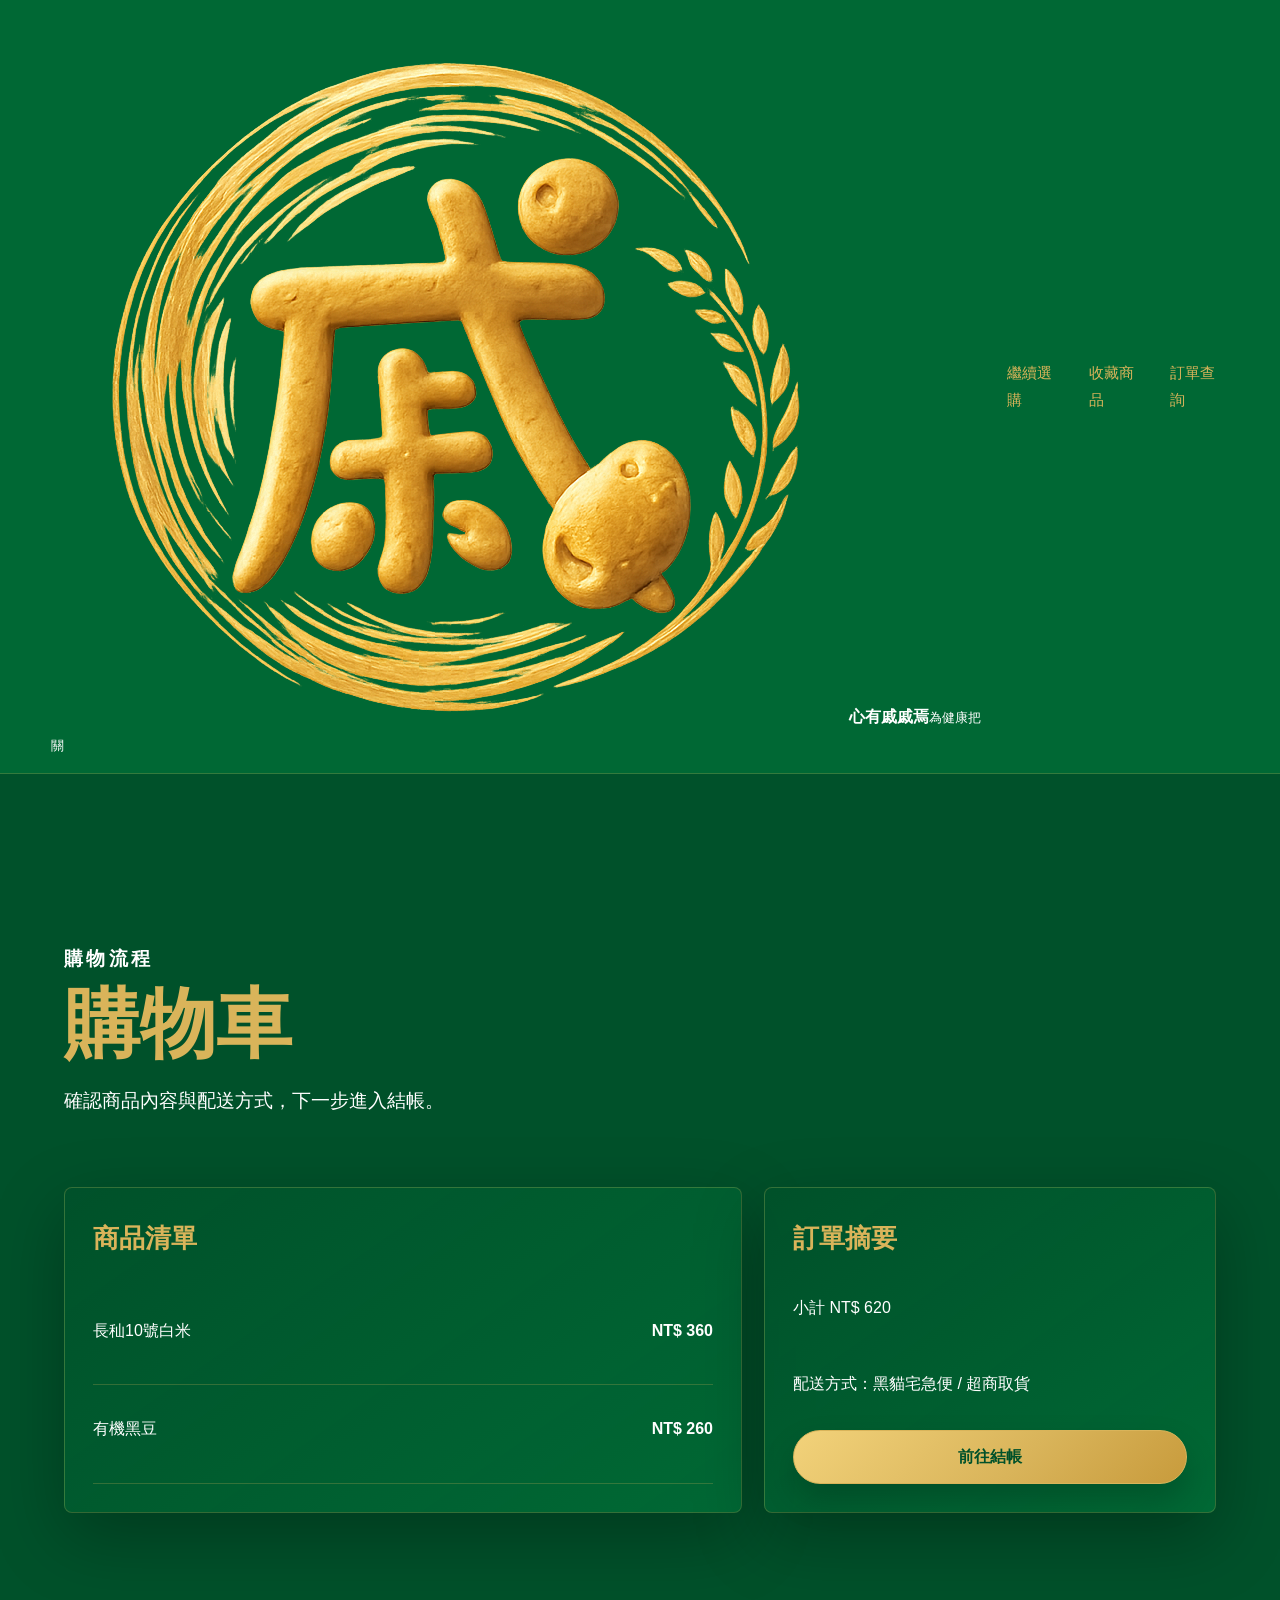
==== cart.html @ 0a9a69f8 "Initial commit" ====
<!doctype html>
<html lang="zh-Hant">
  <head>
    <meta charset="UTF-8">
    <meta name="viewport" content="width=device-width, initial-scale=1.0">
    <title>購物車｜心有戚戚焉</title>
    <link rel="stylesheet" href="assets/css/styles.css?v=20260609-5">
  </head>
  <body>
    <header class="product-template-header">
      <a class="brand-mark" href="index.html#/"><object class="brand-logo" data="assets/images/logo-qih.png" type="image/png"><span class="logo-fallback">心有戚戚焉</span></object><span><strong>心有戚戚焉</strong><small>為健康把關</small></span></a>
      <nav class="template-nav"><a href="index.html#/series">繼續選購</a><a href="favorites.html">收藏商品</a><a href="orders.html">訂單查詢</a></nav>
    </header>
    <main class="flow-page">
      <section class="flow-hero"><p class="eyebrow">購物流程</p><h1>購物車</h1><p>確認商品內容與配送方式，下一步進入結帳。</p></section>
      <section class="flow-layout">
        <div class="flow-panel"><h2>商品清單</h2><div class="cart-row"><span>長秈10號白米</span><strong>NT$ 360</strong></div><div class="cart-row"><span>有機黑豆</span><strong>NT$ 260</strong></div></div>
        <aside class="flow-summary"><h2>訂單摘要</h2><p>小計 NT$ 620</p><p>配送方式：黑貓宅急便 / 超商取貨</p><a class="button primary" href="checkout.html">前往結帳</a></aside>
      </section>
    </main>
  </body>
</html>
---- assets/css/styles.css ----
﻿:root {
  --brand-green: #006B36;
  --brand-green-dark: #00512A;
  --gold-primary: #D9B45A;
  --gold-dark: #C89B3C;
  --gold-light: #F2D27A;
  --gold-deep: #A97821;
  --neutral-white: #FFFFFF;
  --brand-green-rgb: 0, 107, 54;
  --brand-green-dark-rgb: 0, 81, 42;
  --gold-primary-rgb: 217, 180, 90;
  --gold-dark-rgb: 200, 155, 60;
  --gold-light-rgb: 242, 210, 122;
  --gold-deep-rgb: 169, 120, 33;
  --neutral-white-rgb: 255, 255, 255;

  --brand-green-primary: var(--brand-green);
  --brand-green-secondary: var(--brand-green-dark);
  --brand-green-light: var(--brand-green);
  --brand-gold-light: var(--gold-light);
  --brand-gold: var(--gold-primary);
  --brand-gold-dark: var(--gold-dark);
  --brand-ivory: var(--neutral-white);
  --brand-green-primary-rgb: var(--brand-green-rgb);
  --brand-green-secondary-rgb: var(--brand-green-dark-rgb);
  --brand-green-light-rgb: var(--brand-green-rgb);
  --brand-gold-light-rgb: var(--gold-light-rgb);
  --brand-gold-rgb: var(--gold-primary-rgb);
  --brand-gold-dark-rgb: var(--gold-dark-rgb);
  --brand-ivory-rgb: var(--neutral-white-rgb);

  --green: var(--brand-green);
  --green-2: var(--brand-green-dark);
  --green-3: var(--brand-green);
  --light-green: var(--brand-green);
  --cream: var(--neutral-white);
  --page: var(--brand-green-dark);
  --gold: var(--gold-primary);
  --champagne: var(--gold-primary);
  --ink: var(--neutral-white);
  --soft-ink: var(--neutral-white);
  --white: var(--neutral-white);
  --line: rgba(var(--gold-primary-rgb), .26);
  --shadow: 0 24px 70px rgba(0, 0, 0, .28);
  --header-height: 78px;
}

* { box-sizing: border-box; }
html { scroll-behavior: smooth; }

body {
  margin: 0;
  color: var(--ink);
  background: var(--brand-green-dark);
  font-family: "Noto Sans TC", "PingFang TC", "Microsoft JhengHei", Arial, sans-serif;
  line-height: 1.75;
}

a { color: inherit; text-decoration: none; }
button, input, select, textarea { font: inherit; }
img { display: block; max-width: 100%; }

.site-header {
  position: fixed;
  top: 0;
  left: 0;
  right: 0;
  z-index: 20;
  display: grid;
  grid-template-columns: minmax(210px, .8fr) minmax(0, 1.35fr) minmax(250px, .9fr);
  align-items: center;
  gap: 20px;
  min-height: var(--header-height);
  padding: 10px clamp(18px, 4vw, 54px);
  color: var(--gold-primary);
  background: var(--brand-green);
  border-bottom: 1px solid rgba(var(--gold-primary-rgb), .28);
  box-shadow: 0 12px 32px rgba(0, 0, 0, .18);
}

.header-brand-link {
  display: inline-flex;
  align-items: center;
  gap: 14px;
  min-width: max-content;
  color: var(--gold-primary);
}

.header-logo {
  width: auto;
  height: 56px;
  object-fit: contain;
  filter: saturate(.82) brightness(1.04) contrast(.98) drop-shadow(0 8px 16px rgba(0, 0, 0, .16));
}

.header-brand-link strong {
  display: block;
  color: var(--gold-primary);
  background: none;
  font-family: "Noto Serif TC", "Source Han Serif TC", "Songti TC", Georgia, serif;
  font-size: clamp(24px, 2.2vw, 34px);
  font-weight: 700;
  line-height: 1;
  letter-spacing: .04em;
  text-shadow: 0 5px 14px rgba(0, 0, 0, .18);
}

.site-nav {
  display: flex;
  align-items: center;
  justify-content: center;
  gap: clamp(14px, 2vw, 28px);
  color: var(--gold-primary);
  font-size: 13px;
  letter-spacing: .08em;
  opacity: .96;
}

.site-nav a {
  padding: 8px 0;
  border-bottom: 2px solid transparent;
  transition: color .2s ease, border-color .2s ease, opacity .2s ease;
}

.site-nav a.is-active,
.site-nav a:hover {
  color: var(--gold-light);
  border-color: var(--gold-light);
}

.site-nav:hover { opacity: 1; }

.commerce-nav {
  display: flex;
  align-items: center;
  justify-content: end;
  gap: 12px;
  color: var(--gold-primary);
  font-size: 12px;
  letter-spacing: .05em;
  opacity: .96;
  white-space: nowrap;
  transition: opacity .2s ease;
}

.commerce-nav:hover { opacity: 1; }

.commerce-nav a:hover {
  color: var(--gold-light);
}

.cart-link {
  display: inline-flex;
  align-items: center;
  gap: 6px;
  padding: 7px 10px;
  border: 1px solid rgba(var(--gold-primary-rgb), .42);
  border-radius: 999px;
}

.cart-link span {
  display: grid;
  place-items: center;
  min-width: 20px;
  height: 20px;
  color: var(--brand-green);
  background: var(--gold-primary);
  border-radius: 50%;
  font-size: 12px;
}

.menu-toggle {
  display: none;
  width: 42px;
  height: 42px;
  border: 1px solid var(--line);
  border-radius: 50%;
  background: rgba(var(--gold-primary-rgb), .08);
}

.menu-toggle span {
  display: block;
  width: 18px;
  height: 2px;
  margin: 4px auto;
  background: var(--gold-primary);
}

main {
  min-height: 70vh;
  padding-top: var(--header-height);
}

.brand-identity-section {
  display: grid;
  justify-items: center;
  align-content: center;
  gap: 0;
  min-height: clamp(220px, 18vw, 270px);
  padding: 14px clamp(18px, 5vw, 72px) 16px;
  color: var(--gold-primary);
  text-align: center;
  background: var(--brand-green);
}

.brand-identity-logo {
  width: auto;
  height: clamp(84px, 6.3vw, 96px);
  object-fit: contain;
  filter: saturate(.86) brightness(1.03) contrast(.98) drop-shadow(0 14px 26px rgba(0, 0, 0, .16));
}

.brand-identity-section h1 {
  margin: 4px 0 0;
  color: transparent;
  background: linear-gradient(115deg, var(--gold-light) 0%, var(--gold-primary) 42%, var(--gold-dark) 72%, var(--gold-deep) 100%);
  -webkit-background-clip: text;
  background-clip: text;
  font-family: "Noto Serif TC", "Source Han Serif TC", serif;
  font-size: clamp(50px, 4.55vw, 66px);
  font-weight: 700;
  line-height: 1;
  letter-spacing: .04em;
  text-shadow: 0 10px 24px rgba(0, 0, 0, .16);
}

.brand-tagline {
  margin: clamp(16px, 1.7vw, 24px) 0 0;
  color: var(--neutral-white);
  font-family: "Noto Serif TC", "Source Han Serif TC", serif;
  font-size: clamp(18px, 1.65vw, 24px);
  font-weight: 400;
  letter-spacing: .16em;
  line-height: 1.35;
}

.brand-belief {
  margin: 0;
  color: var(--gold-primary);
  font-family: "Noto Serif TC", "Source Han Serif TC", serif;
  font-size: clamp(14px, 1.15vw, 17px);
  font-weight: 500;
  letter-spacing: .14em;
  line-height: 1.6;
  margin-top: clamp(8px, 1vw, 14px);
}

.hero-section {
  position: relative;
  height: min(78vh, 780px);
  min-height: 560px;
  display: grid;
  place-items: center;
  padding: clamp(48px, 7vw, 96px) clamp(18px, 5vw, 72px) clamp(48px, 7vw, 90px);
  overflow: hidden;
  background: var(--brand-green-dark);
}

.hero-image {
  position: absolute;
  inset: 0;
  z-index: 0;
  width: 100%;
  height: 100%;
  overflow: hidden;
}

.hero-image img {
  width: 100%;
  height: 100%;
  object-fit: cover;
  object-position: center center;
}

.hero-section::after {
  content: "";
  position: absolute;
  inset: 0;
  z-index: 0;
  background:
    radial-gradient(circle at 50% 35%, rgba(var(--gold-light-rgb), .16), rgba(var(--gold-primary-rgb), 0) 34%),
    radial-gradient(ellipse at 50% 48%, rgba(0, 0, 0, .18) 0%, rgba(0, 0, 0, .08) 38%, rgba(0, 0, 0, 0) 66%),
    linear-gradient(180deg, rgba(var(--brand-green-rgb), .28) 0%, rgba(var(--brand-green-rgb), .10) 46%, rgba(var(--brand-green-dark-rgb), .42) 100%);
}

.hero-copy {
  position: relative;
  z-index: 1;
  display: grid;
  justify-items: center;
  max-width: 760px;
  color: var(--cream);
  text-align: center;
  text-shadow:
    0 3px 12px rgba(0, 0, 0, .72),
    0 16px 42px rgba(0, 0, 0, .42);
}

.eyebrow {
  margin: 0 0 10px;
  color: var(--gold);
  font-size: 12px;
  font-weight: 800;
  letter-spacing: .18em;
  text-transform: none;
}

.hero-copy h1,
.hero-copy h2,
.page-hero h1 {
  margin: 0 0 18px;
  color: var(--gold);
  font-family: "Noto Serif TC", "Source Han Serif TC", "Songti TC", Georgia, serif;
  font-size: clamp(44px, 5.4vw, 72px);
  font-weight: 700;
  line-height: 1;
  letter-spacing: 0;
}

.hero-copy h2 {
  color: var(--gold-light);
  text-shadow:
    0 2px 8px rgba(0, 0, 0, .82),
    0 18px 44px rgba(0, 0, 0, .46);
}

.hero-copy p,
.page-hero p {
  max-width: 660px;
  color: var(--ink);
  font-size: clamp(17px, 1.8vw, 22px);
}

.hero-copy p {
  color: var(--neutral-white);
}

.hero-subtitle {
  margin: 0 0 18px;
  color: var(--cream) !important;
  font-size: 24px !important;
  font-family: "Noto Serif TC", "Source Han Serif TC", "Songti TC", Georgia, serif;
  font-weight: 600;
}

.hero-belief {
  margin: 0 0 12px;
  color: var(--champagne) !important;
  font-size: clamp(17px, 1.6vw, 22px) !important;
  font-weight: 700;
  letter-spacing: .08em;
}

.hero-statement {
  margin: 0;
  color: var(--neutral-white) !important;
  font-size: clamp(18px, 1.6vw, 24px) !important;
  line-height: 1.9;
  font-weight: 600;
  text-shadow:
    0 2px 8px rgba(0, 0, 0, .85),
    0 16px 38px rgba(0, 0, 0, .52);
}

.hero-scroll-cue {
  position: absolute;
  left: 50%;
  bottom: clamp(18px, 4vh, 36px);
  z-index: 1;
  display: grid;
  gap: 4px;
  justify-items: center;
  color: var(--cream);
  font-size: 13px;
  letter-spacing: .12em;
  opacity: .82;
  transform: translateX(-50%);
  animation: scrollCueFloat 1.8s ease-in-out infinite;
}

@keyframes scrollCueFloat {
  0%, 100% { transform: translate(-50%, 0); opacity: .72; }
  50% { transform: translate(-50%, 7px); opacity: 1; }
}

.hero-actions,
.detail-actions {
  display: flex;
  flex-wrap: wrap;
  gap: 12px;
  margin-top: 28px;
}

.button {
  display: inline-flex;
  align-items: center;
  justify-content: center;
  min-height: 48px;
  padding: 12px 24px;
  border: 1px solid var(--gold);
  border-radius: 999px;
  font-weight: 800;
  cursor: pointer;
  transition: transform .22s ease, box-shadow .22s ease, background .22s ease, color .22s ease, border-color .22s ease;
}

.button.primary {
  color: var(--green-2);
  background: linear-gradient(135deg, var(--brand-gold-light), var(--brand-gold) 58%, var(--brand-gold-dark));
  border-color: var(--brand-gold);
  box-shadow: 0 16px 32px rgba(0, 0, 0, .18);
}

.button.secondary {
  color: var(--gold);
  background: transparent;
  border-color: var(--gold);
}

.hero-section .button.secondary {
  color: var(--gold);
  background: rgba(var(--brand-ivory-rgb), .05);
  border-color: var(--gold);
}

.button:hover {
  transform: translateY(-2px);
}

.button.primary:hover {
  background: linear-gradient(135deg, var(--brand-gold-light), var(--brand-gold));
  box-shadow: 0 20px 42px rgba(0, 0, 0, .24);
}

.button.secondary:hover {
  background: rgba(var(--brand-gold-rgb), .14);
}

.section {
  padding: clamp(48px, 7vw, 104px) clamp(18px, 5vw, 72px);
  background: var(--green-2);
}

.section-heading {
  display: flex;
  justify-content: space-between;
  align-items: end;
  gap: 24px;
  margin-bottom: 30px;
}

.section-heading.centered {
  display: block;
  max-width: 760px;
  margin-inline: auto;
  text-align: center;
}

.section h2,
.site-footer h2 {
  margin: 0;
  color: var(--gold);
  font-family: Georgia, "Times New Roman", serif;
  font-size: clamp(32px, 5vw, 62px);
  line-height: 1.12;
  letter-spacing: 0;
}

.philosophy-grid,
.category-grid,
.feature-cards,
.payment-grid {
  display: grid;
  grid-template-columns: repeat(3, minmax(0, 1fr));
  gap: 18px;
}

.philosophy-grid article,
.category-card,
.product-card,
.journal-grid article,
.values-grid article,
.verification-gallery article,
.feature-cards article,
.payment-grid article,
.contact-form,
.contact-card {
  background: linear-gradient(145deg, rgba(var(--brand-green-secondary-rgb), .86), rgba(var(--brand-green-primary-rgb), .92));
  border: 1px solid rgba(var(--brand-gold-rgb), .24);
  border-radius: 8px;
  box-shadow: var(--shadow);
}

.philosophy-grid article {
  min-height: 270px;
  padding: 36px;
  text-align: center;
}

.line-icon {
  display: block;
  width: 72px;
  height: 72px;
  margin: 0 auto 24px;
  border: 2px solid var(--green);
  border-radius: 50%;
  background:
    radial-gradient(circle at 50% 62%, var(--gold) 0 8px, transparent 9px),
    linear-gradient(135deg, transparent 45%, var(--green-3) 46% 54%, transparent 55%);
}

.philosophy-grid h3,
.category-card h3,
.feature-cards h3 {
  margin: 0 0 8px;
  color: var(--gold);
  font-size: 24px;
}

.philosophy-grid p,
.category-card p,
.journal-grid p,
.prose p,
.verification-gallery p {
  margin: 0;
  color: var(--cream);
}

.environment-section,
.origin-story,
.trust-section,
.journal-preview,
.commerce-panel,
.product-verification,
.purchase-cta {
  display: grid;
  grid-template-columns: minmax(0, 1.05fr) minmax(0, .95fr);
  gap: clamp(28px, 5vw, 72px);
  align-items: center;
}

.brand-story-section {
  background: var(--green-2);
}

.story-columns {
  display: grid;
  grid-template-columns: repeat(2, minmax(0, 1fr));
  gap: clamp(24px, 5vw, 68px);
  max-width: 1120px;
}

.story-columns p {
  margin: 0;
  color: var(--cream);
  font-size: clamp(17px, 1.8vw, 21px);
}

.photo-panel img {
  width: 100%;
  aspect-ratio: 4 / 3;
  object-fit: cover;
  border-radius: 8px;
  box-shadow: var(--shadow);
}

.environment-section img,
.origin-story img,
.rounded-image {
  width: 100%;
  border-radius: 8px;
  box-shadow: var(--shadow);
}

.trust-section,
.shopping-steps,
.purchase-cta {
  background: var(--green);
}

.trust-visuals {
  display: grid;
  grid-template-columns: repeat(2, minmax(0, 1fr));
  gap: 18px;
}

.trust-visuals article {
  padding: 18px;
  background: rgba(var(--brand-green-secondary-rgb), .74);
  border: 1px solid rgba(var(--brand-gold-rgb), .26);
  border-radius: 8px;
}

.trust-visuals strong {
  display: block;
  margin-top: 14px;
  color: var(--gold);
}

.category-grid {
  grid-template-columns: repeat(5, minmax(0, 1fr));
}

.category-card {
  min-height: 220px;
  padding: 24px;
}

.category-card span {
  display: block;
  width: 42px;
  height: 42px;
  margin-bottom: 28px;
  border-radius: 50%;
  background: var(--gold);
  border: 10px solid rgba(var(--brand-gold-rgb), .16);
}

.product-grid {
  display: grid;
  grid-template-columns: repeat(3, minmax(0, 1fr));
  gap: 20px;
}

.product-grid.four {
  grid-template-columns: repeat(4, minmax(0, 1fr));
}

.product-card {
  overflow: hidden;
}

.product-card img {
  width: 100%;
  aspect-ratio: 1 / .82;
  object-fit: cover;
  background: var(--champagne);
}

.product-card-body { padding: 22px; }

.badge {
  display: inline-flex;
  margin: 0 0 10px;
  padding: 4px 10px;
  color: var(--green-2);
  background: var(--gold);
  border-radius: 999px;
  font-size: 13px;
  font-weight: 800;
}

.product-card h3,
.journal-grid h2,
.contact-card h2,
.verification-gallery h2 {
  margin: 0 0 8px;
  color: var(--gold);
  font-size: 23px;
  line-height: 1.28;
}

.product-card p { margin: 0; color: var(--cream); }

.feature-row,
.shipping-note,
.verification-chips {
  display: flex;
  flex-wrap: wrap;
  gap: 8px;
  margin: 18px 0;
}

.feature-row span,
.shipping-note span,
.verification-chips span {
  padding: 5px 10px;
  color: var(--champagne);
  border: 1px solid rgba(var(--brand-gold-rgb), .34);
  border-radius: 999px;
  font-size: 13px;
}

.product-card-footer,
.price-line,
.card-actions {
  display: flex;
  justify-content: space-between;
  align-items: center;
  gap: 12px;
}

.product-card-footer strong,
.price-line strong {
  color: var(--gold);
  font-size: 22px;
}

.text-link {
  color: var(--gold);
  font-weight: 800;
  border-bottom: 2px solid var(--gold);
}

.icon-button {
  display: inline-grid;
  place-items: center;
  width: 38px;
  height: 38px;
  color: var(--green-2);
  background: var(--gold);
  border: 1px solid var(--gold);
  border-radius: 50%;
  cursor: pointer;
}

.icon-button.large {
  width: 48px;
  height: 48px;
}

.icon-button.is-active {
  color: var(--white);
  background: var(--gold);
  border-color: var(--gold);
}

.steps-grid {
  display: grid;
  grid-template-columns: repeat(5, minmax(0, 1fr));
  gap: 12px;
}

.steps-grid article {
  padding: 22px;
  text-align: center;
  background: rgba(var(--brand-green-secondary-rgb), .74);
  border: 1px solid rgba(var(--brand-gold-rgb), .26);
  border-radius: 8px;
}

.steps-grid span,
.values-grid span {
  display: block;
  color: var(--gold);
  font-size: 12px;
  font-weight: 900;
  letter-spacing: .12em;
}

.journal-preview {
  grid-template-columns: 1fr auto;
}

.page-hero {
  padding: clamp(62px, 8vw, 118px) clamp(18px, 5vw, 72px) clamp(36px, 6vw, 72px);
  background: linear-gradient(135deg, var(--green-2), var(--green));
}

.story-layout,
.contact-layout,
.product-detail-hero {
  display: grid;
  grid-template-columns: minmax(0, .95fr) minmax(0, 1.05fr);
  gap: clamp(30px, 5vw, 74px);
  align-items: center;
  padding: clamp(48px, 7vw, 98px) clamp(18px, 5vw, 72px);
}

.values-grid,
.journal-grid,
.verification-gallery {
  display: grid;
  grid-template-columns: repeat(3, minmax(0, 1fr));
  gap: 18px;
}

.values-grid article,
.journal-grid article,
.verification-gallery article {
  padding: 28px;
}

.verification-gallery img {
  width: 100%;
  margin-bottom: 20px;
}

.detail-media {
  padding: 20px;
  background: var(--white);
  border: 1px solid var(--line);
  border-radius: 8px;
  box-shadow: var(--shadow);
}

.detail-copy h1 {
  margin: 0 0 14px;
  color: var(--green);
  font-family: Georgia, "Times New Roman", serif;
  font-size: clamp(42px, 6vw, 76px);
  line-height: 1.05;
}

.feature-cards article {
  padding: 28px;
  text-align: center;
}

.feature-cards article span {
  display: block;
  width: 14px;
  height: 14px;
  margin: 0 auto 18px;
  border-radius: 50%;
  background: var(--gold);
  box-shadow: 0 0 0 10px rgba(var(--brand-gold-rgb), .16);
}

.faq-section details {
  padding: 22px 0;
  border-top: 1px solid var(--line);
}

.faq-section summary {
  color: var(--green);
  font-size: 20px;
  font-weight: 900;
  cursor: pointer;
}

.faq-section p {
  max-width: 760px;
  color: var(--soft-ink);
}

.purchase-cta {
  grid-template-columns: 1fr auto;
}

.contact-form,
.contact-card {
  padding: 28px;
}

.contact-form {
  display: grid;
  gap: 16px;
}

.contact-form label {
  display: grid;
  gap: 6px;
  color: var(--green);
  font-weight: 800;
}

.contact-form input,
.contact-form select,
.contact-form textarea {
  width: 100%;
  padding: 13px 14px;
  color: var(--ink);
  background: var(--white);
  border: 1px solid var(--line);
  border-radius: 8px;
}

.payment-grid {
  grid-template-columns: repeat(2, minmax(0, 1fr));
}

.payment-grid article {
  padding: 20px;
}

.payment-grid strong,
.payment-grid span {
  display: block;
}

.site-footer {
  display: grid;
  grid-template-columns: 1fr 1fr;
  gap: 32px;
  padding: clamp(42px, 6vw, 78px) clamp(18px, 5vw, 72px);
  background: var(--green-2);
  border-top: 1px solid rgba(var(--brand-gold-rgb), .24);
}

.footer-grid {
  display: grid;
  gap: 8px;
  align-content: end;
  color: var(--champagne);
}

.product-template-header {
  display: flex;
  align-items: center;
  justify-content: space-between;
  gap: 24px;
  padding: 14px clamp(18px, 4vw, 58px);
  background: rgba(var(--brand-green-primary-rgb), .90);
  border-bottom: 1px solid rgba(var(--brand-gold-rgb), .24);
}

.template-nav {
  display: flex;
  gap: 22px;
  color: var(--champagne);
  font-size: 15px;
}

.product-template {
  background: var(--green-2);
}

.template-product-hero {
  display: grid;
  grid-template-columns: minmax(0, 46%) minmax(0, 54%);
  gap: clamp(28px, 5vw, 72px);
  align-items: center;
  padding: clamp(48px, 7vw, 96px) clamp(18px, 5vw, 72px);
}

.template-product-copy h1 {
  margin: 0 0 18px;
  color: var(--gold);
  font-family: Georgia, "Times New Roman", serif;
  font-size: clamp(42px, 6vw, 80px);
  line-height: 1.05;
}

.template-product-copy p {
  color: var(--cream);
  font-size: clamp(17px, 1.8vw, 21px);
}

.template-product-media {
  padding: 22px;
  background: rgba(var(--brand-ivory-rgb), .06);
  border: 1px solid rgba(var(--brand-gold-rgb), .24);
  border-radius: 8px;
  box-shadow: var(--shadow);
}

.template-product-media img {
  width: 100%;
  aspect-ratio: 1 / .82;
  object-fit: contain;
}

.template-section {
  padding: clamp(44px, 6vw, 86px) clamp(18px, 5vw, 72px);
}

.template-section h2 {
  margin: 0 0 24px;
  color: var(--gold);
  font-family: Georgia, "Times New Roman", serif;
  font-size: clamp(30px, 4vw, 54px);
  line-height: 1.14;
}

.template-section.two-column,
.trust-block {
  display: grid;
  grid-template-columns: minmax(0, .9fr) minmax(0, 1.1fr);
  gap: clamp(24px, 5vw, 72px);
  align-items: start;
}

.template-section.two-column p {
  margin: 0;
  color: var(--cream);
  font-size: 19px;
}

.spec-table {
  display: grid;
  border-top: 1px solid rgba(var(--brand-gold-rgb), .24);
}

.spec-table div {
  display: grid;
  grid-template-columns: 140px 1fr;
  gap: 20px;
  padding: 16px 0;
  border-bottom: 1px solid rgba(var(--brand-gold-rgb), .24);
}

.spec-table span {
  color: var(--champagne);
}

.spec-table strong {
  color: var(--cream);
}

@media (max-width: 860px) {
  .product-template-header,
  .template-nav {
    align-items: flex-start;
    flex-direction: column;
  }

  .template-product-hero,
  .template-section.two-column,
  .trust-block {
    grid-template-columns: 1fr;
  }
}

.flow-page {
  min-height: 80vh;
  background: var(--green-2);
}

.flow-page.narrow {
  max-width: 860px;
  margin: 0 auto;
}

.flow-hero {
  padding: clamp(48px, 7vw, 92px) clamp(18px, 5vw, 72px) clamp(28px, 4vw, 52px);
}

.flow-hero h1 {
  margin: 0 0 14px;
  color: var(--gold);
  font-family: Georgia, "Times New Roman", serif;
  font-size: clamp(42px, 6vw, 76px);
  line-height: 1.05;
}

.flow-hero p {
  max-width: 720px;
  color: var(--cream);
  font-size: 19px;
}

.flow-layout {
  display: grid;
  grid-template-columns: minmax(0, 1.2fr) minmax(280px, .8fr);
  gap: 22px;
  padding: 0 clamp(18px, 5vw, 72px) clamp(48px, 7vw, 92px);
}

.flow-panel,
.flow-summary {
  display: grid;
  gap: 16px;
  padding: 28px;
  background: linear-gradient(145deg, rgba(var(--brand-green-secondary-rgb), .86), rgba(var(--brand-green-primary-rgb), .92));
  border: 1px solid rgba(var(--brand-gold-rgb), .24);
  border-radius: 8px;
  box-shadow: var(--shadow);
}

.flow-panel h2,
.flow-summary h2 {
  margin: 0;
  color: var(--gold);
  font-size: 26px;
}

.flow-panel label {
  display: grid;
  gap: 6px;
  color: var(--champagne);
  font-weight: 800;
}

.flow-panel input,
.flow-panel select {
  width: 100%;
  padding: 13px 14px;
  color: var(--green-2);
  background: var(--cream);
  border: 1px solid rgba(var(--brand-gold-rgb), .36);
  border-radius: 8px;
}

.cart-row {
  display: flex;
  justify-content: space-between;
  gap: 16px;
  padding: 14px 0;
  border-bottom: 1px solid rgba(var(--brand-gold-rgb), .24);
}

.flow-hero.complete {
  display: grid;
  place-items: start;
  min-height: 58vh;
}

@media (max-width: 860px) {
  .flow-layout {
    grid-template-columns: 1fr;
  }
}

@media (max-width: 1120px) {
  .site-header {
    grid-template-columns: minmax(190px, 1fr) auto minmax(180px, auto);
    gap: 12px;
  }

  .menu-toggle {
    display: block;
    grid-column: 2;
    justify-self: center;
  }

  .site-nav {
    position: absolute;
    top: calc(100% - 1px);
    right: 18px;
    left: 18px;
    display: none;
    flex-direction: column;
    align-items: stretch;
    gap: 0;
    padding: 12px;
    color: var(--gold-primary);
    background: var(--brand-green);
    border: 1px solid var(--line);
    border-radius: 8px;
    box-shadow: var(--shadow);
    opacity: 1;
  }

  .site-nav.is-open { display: flex; }
  .site-nav a { padding: 12px; }

  .commerce-nav {
    grid-column: 3;
    justify-content: end;
    flex-wrap: wrap;
  }

  .product-grid.four,
  .category-grid {
    grid-template-columns: repeat(2, minmax(0, 1fr));
  }
}

@media (max-width: 860px) {
  .hero-section {
    height: 64vh;
    min-height: 520px;
  }

  .hero-image {
    position: absolute;
    inset: 0;
    height: 100%;
  }

  .hero-copy {
    max-width: 560px;
  }

  .environment-section,
  .origin-story,
  .trust-section,
  .journal-preview,
  .commerce-panel,
  .product-verification,
  .purchase-cta,
  .story-layout,
  .contact-layout,
  .product-detail-hero,
  .site-footer {
    grid-template-columns: 1fr;
  }

  .product-grid,
  .philosophy-grid,
  .values-grid,
  .journal-grid,
  .verification-gallery,
  .feature-cards,
  .payment-grid {
    grid-template-columns: 1fr;
  }

  .story-columns {
    grid-template-columns: 1fr;
  }

  .steps-grid {
    grid-template-columns: repeat(2, minmax(0, 1fr));
  }
}

@media (max-width: 560px) {
  :root {
    --header-height: 70px;
  }

  .site-header {
    grid-template-columns: 1fr auto;
    padding: 8px 12px;
  }

  .header-brand-link {
    gap: 9px;
  }

  .header-logo {
    height: 44px;
  }

  .header-brand-link strong {
    font-size: clamp(20px, 6vw, 26px);
  }

  .menu-toggle {
    grid-column: 2;
  }

  .site-nav {
    right: 12px;
    left: 12px;
  }

  .commerce-nav {
    display: none;
    gap: 8px;
    font-size: 12px;
  }

  .commerce-nav a[href="#/favorites"] {
    display: none;
  }

  .hero-section {
    height: 60vh;
    min-height: 460px;
    padding: 42px 16px 38px;
  }

  .brand-identity-logo {
    height: 92px;
  }

  .brand-identity-section {
    min-height: 248px;
    padding-block: 18px 18px;
  }

  .brand-identity-section h1 {
    font-size: clamp(38px, 10.6vw, 50px);
  }

  .brand-tagline {
    margin-top: 14px;
    font-size: clamp(15px, 4.3vw, 19px);
  }

  .brand-belief {
    max-width: 320px;
    font-size: 13px;
    letter-spacing: .08em;
    margin-top: 8px;
  }

  .hero-copy h1,
  .hero-copy h2 {
    font-size: 42px;
    margin-bottom: 12px;
  }

  .hero-subtitle {
    font-size: 18px !important;
    margin-bottom: 14px;
  }

  .hero-belief {
    max-width: 330px;
    font-size: 15px !important;
    letter-spacing: .04em;
  }

  .hero-statement {
    font-size: 16px !important;
  }

  .hero-actions {
    justify-content: center;
    margin-top: 22px;
  }

  .hero-actions .button {
    min-width: 132px;
    padding-inline: 18px;
  }

  .section,
  .page-hero,
  .story-layout,
  .contact-layout,
  .product-detail-hero {
    padding-left: 16px;
    padding-right: 16px;
  }

  .category-grid,
  .product-grid.four,
  .trust-visuals,
  .steps-grid {
    grid-template-columns: 1fr;
  }

  .section-heading,
  .product-card-footer,
  .price-line {
    align-items: start;
    flex-direction: column;
  }
}
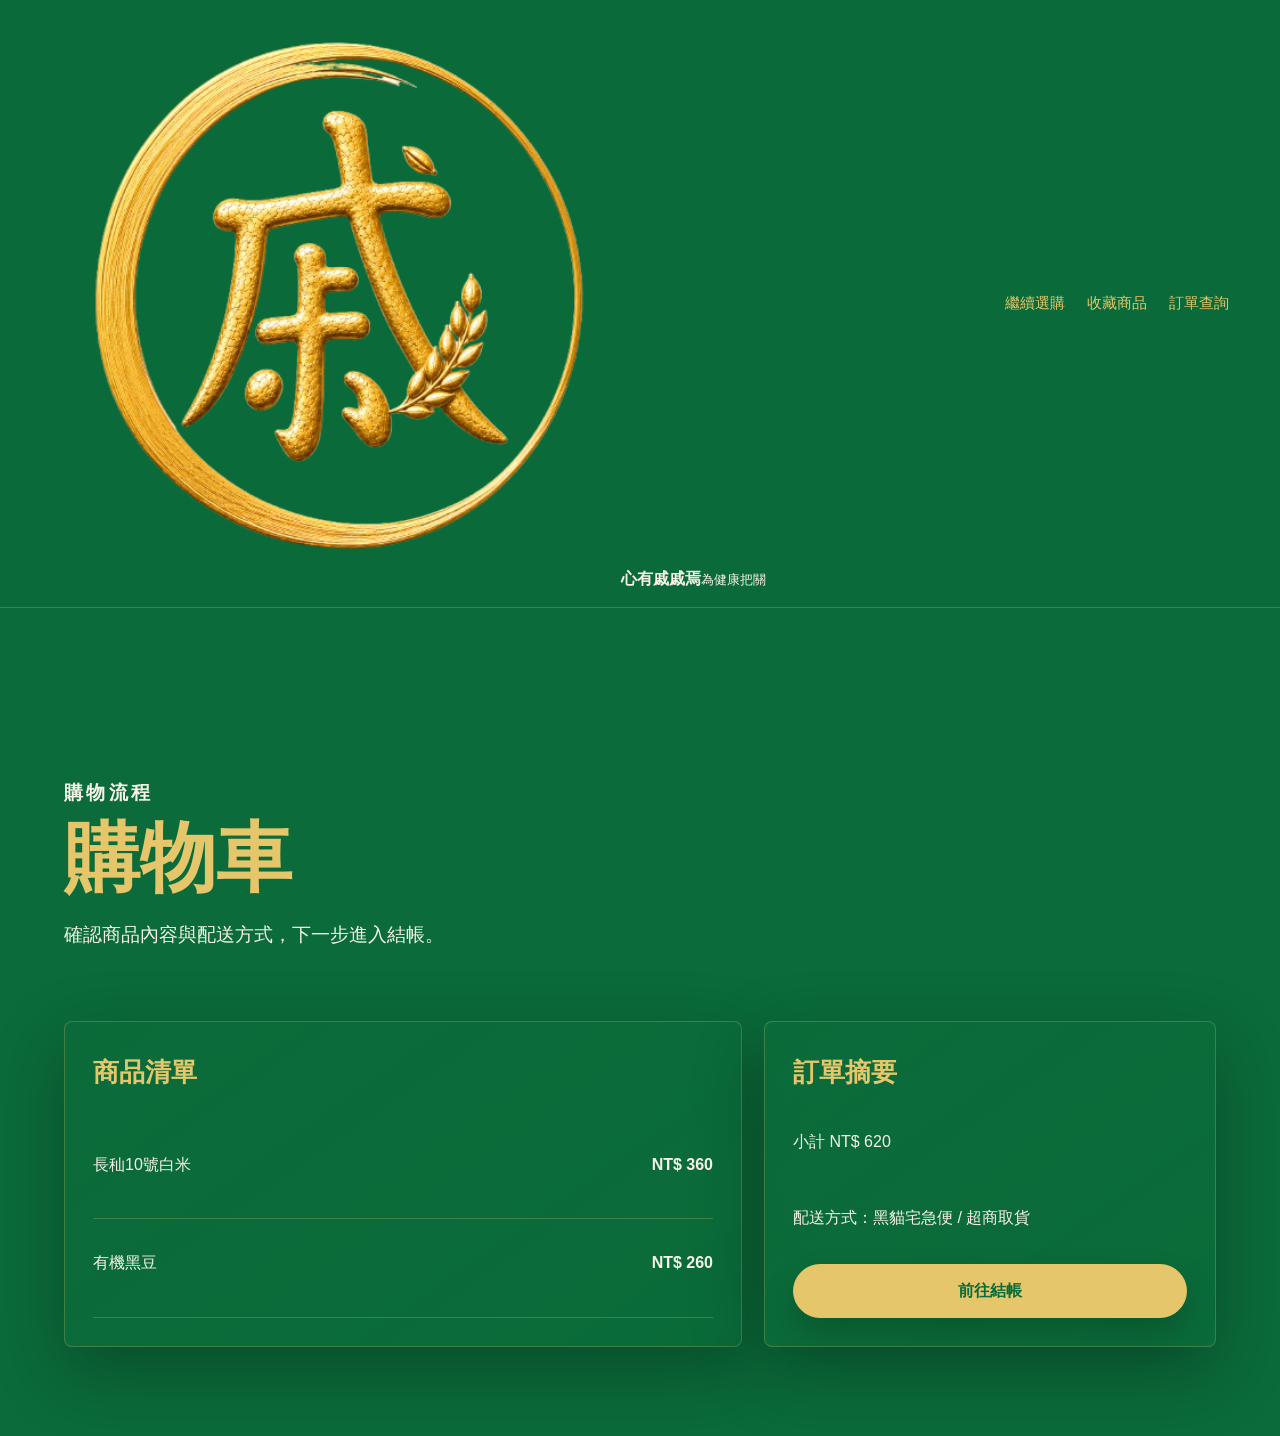
==== commit 36063cb8: "首頁 Hero 輪播與品牌視覺更新 更新最新Logo 更新首頁輪播三張圖 統一品牌色票 優化首頁Hero區塊 調整Hero遮罩透明度" ====
--- a/cart.html
+++ b/cart.html
@@ -8,7 +8,7 @@
   </head>
   <body>
     <header class="product-template-header">
-      <a class="brand-mark" href="index.html#/"><object class="brand-logo" data="assets/images/logo-qih.png" type="image/png"><span class="logo-fallback">心有戚戚焉</span></object><span><strong>心有戚戚焉</strong><small>為健康把關</small></span></a>
+      <a class="brand-mark" href="index.html#/"><object class="brand-logo" data="assets/images/logo-qih-final-transparent.png?v=20260614-home-final" type="image/png"><span class="logo-fallback">心有戚戚焉</span></object><span><strong>心有戚戚焉</strong><small>為健康把關</small></span></a>
       <nav class="template-nav"><a href="index.html#/series">繼續選購</a><a href="favorites.html">收藏商品</a><a href="orders.html">訂單查詢</a></nav>
     </header>
     <main class="flow-page">
--- a/assets/css/styles.css
+++ b/assets/css/styles.css
@@ -1,18 +1,18 @@
 ﻿:root {
-  --brand-green: #006B36;
-  --brand-green-dark: #00512A;
-  --gold-primary: #D9B45A;
-  --gold-dark: #C89B3C;
-  --gold-light: #F2D27A;
-  --gold-deep: #A97821;
-  --neutral-white: #FFFFFF;
-  --brand-green-rgb: 0, 107, 54;
-  --brand-green-dark-rgb: 0, 81, 42;
-  --gold-primary-rgb: 217, 180, 90;
-  --gold-dark-rgb: 200, 155, 60;
-  --gold-light-rgb: 242, 210, 122;
-  --gold-deep-rgb: 169, 120, 33;
-  --neutral-white-rgb: 255, 255, 255;
+  --brand-green: #0B6B3A;
+  --brand-green-dark: #0B6B3A;
+  --gold-primary: #E5C66A;
+  --gold-dark: #E5C66A;
+  --gold-light: #E5C66A;
+  --gold-deep: #E5C66A;
+  --neutral-white: #F7F3E9;
+  --brand-green-rgb: 11, 107, 58;
+  --brand-green-dark-rgb: 11, 107, 58;
+  --gold-primary-rgb: 229, 198, 106;
+  --gold-dark-rgb: 229, 198, 106;
+  --gold-light-rgb: 229, 198, 106;
+  --gold-deep-rgb: 229, 198, 106;
+  --neutral-white-rgb: 247, 243, 233;
 
   --brand-green-primary: var(--brand-green);
   --brand-green-secondary: var(--brand-green-dark);
@@ -196,8 +196,8 @@
   justify-items: center;
   align-content: center;
   gap: 0;
-  min-height: clamp(220px, 18vw, 270px);
-  padding: 14px clamp(18px, 5vw, 72px) 16px;
+  min-height: clamp(150px, 12vw, 180px);
+  padding: 10px clamp(18px, 5vw, 72px) 12px;
   color: var(--gold-primary);
   text-align: center;
   background: var(--brand-green);
@@ -205,23 +205,23 @@
 
 .brand-identity-logo {
   width: auto;
-  height: clamp(84px, 6.3vw, 96px);
+  height: clamp(64px, 5vw, 78px);
   object-fit: contain;
-  filter: saturate(.86) brightness(1.03) contrast(.98) drop-shadow(0 14px 26px rgba(0, 0, 0, .16));
+  filter: saturate(.86) brightness(1.03) contrast(.98) drop-shadow(0 10px 20px rgba(0, 0, 0, .14));
 }
 
 .brand-identity-section h1 {
-  margin: 4px 0 0;
+  margin: 2px 0 0;
   color: transparent;
   background: linear-gradient(115deg, var(--gold-light) 0%, var(--gold-primary) 42%, var(--gold-dark) 72%, var(--gold-deep) 100%);
   -webkit-background-clip: text;
   background-clip: text;
   font-family: "Noto Serif TC", "Source Han Serif TC", serif;
-  font-size: clamp(50px, 4.55vw, 66px);
+  font-size: clamp(40px, 3.8vw, 54px);
   font-weight: 700;
   line-height: 1;
   letter-spacing: .04em;
-  text-shadow: 0 10px 24px rgba(0, 0, 0, .16);
+  text-shadow: 0 8px 18px rgba(0, 0, 0, .14);
 }
 
 .brand-tagline {
@@ -272,15 +272,123 @@
   object-position: center center;
 }
 
-.hero-section::after {
+.hero-slide {
+  position: absolute;
+  inset: 0;
+  display: grid;
+  place-items: center;
+  padding: inherit;
+  opacity: 0;
+  pointer-events: none;
+  transition: opacity .7s ease;
+}
+
+.hero-slide.is-active {
+  opacity: 1;
+  pointer-events: auto;
+}
+
+.hero-slide .hero-copy {
+  z-index: 1;
+}
+
+.hero-slide::after {
   content: "";
   position: absolute;
   inset: 0;
   z-index: 0;
+  pointer-events: none;
   background:
-    radial-gradient(circle at 50% 35%, rgba(var(--gold-light-rgb), .16), rgba(var(--gold-primary-rgb), 0) 34%),
-    radial-gradient(ellipse at 50% 48%, rgba(0, 0, 0, .18) 0%, rgba(0, 0, 0, .08) 38%, rgba(0, 0, 0, 0) 66%),
-    linear-gradient(180deg, rgba(var(--brand-green-rgb), .28) 0%, rgba(var(--brand-green-rgb), .10) 46%, rgba(var(--brand-green-dark-rgb), .42) 100%);
+    radial-gradient(circle at 50% 35%, rgba(var(--gold-light-rgb), .14), rgba(var(--gold-primary-rgb), 0) 36%),
+    radial-gradient(ellipse at 50% 48%, rgba(var(--brand-green-rgb), .29) 0%, rgba(var(--brand-green-rgb), .14) 40%, rgba(var(--brand-green-rgb), .05) 68%),
+    linear-gradient(180deg, rgba(var(--brand-green-rgb), .13) 0%, rgba(var(--brand-green-rgb), .07) 46%, rgba(var(--brand-green-rgb), .26) 100%);
+}
+
+.hero-slide-brand::after {
+  background:
+    radial-gradient(circle at 50% 35%, rgba(var(--gold-light-rgb), .14), rgba(var(--gold-primary-rgb), 0) 36%),
+    radial-gradient(ellipse at 50% 48%, rgba(var(--brand-green-rgb), .27) 0%, rgba(var(--brand-green-rgb), .14) 40%, rgba(var(--brand-green-rgb), .05) 68%),
+    linear-gradient(180deg, rgba(var(--brand-green-rgb), .12) 0%, rgba(var(--brand-green-rgb), .06) 46%, rgba(var(--brand-green-rgb), .25) 100%);
+}
+
+.hero-slide-compact {
+  justify-items: start;
+}
+
+.hero-slide-compact .hero-copy {
+  justify-items: start;
+  max-width: 560px;
+  margin-right: auto;
+  text-align: left;
+}
+
+.hero-slide-compact .hero-copy h1 {
+  font-size: clamp(38px, 4.8vw, 68px);
+  line-height: 1.16;
+}
+
+.hero-slide-compact .hero-actions {
+  justify-content: flex-start;
+}
+
+.hero-carousel-arrow {
+  position: absolute;
+  top: 50%;
+  z-index: 2;
+  display: grid;
+  place-items: center;
+  width: 46px;
+  height: 46px;
+  color: var(--gold);
+  background: rgba(var(--brand-green-dark-rgb), .48);
+  border: 1px solid rgba(var(--brand-gold-rgb), .45);
+  border-radius: 50%;
+  cursor: pointer;
+  transform: translateY(-50%);
+  transition: background .2s ease, transform .2s ease;
+}
+
+.hero-carousel-arrow:hover {
+  background: rgba(var(--brand-green-dark-rgb), .72);
+  transform: translateY(-50%) scale(1.04);
+}
+
+.hero-carousel-prev {
+  left: clamp(18px, 4vw, 56px);
+}
+
+.hero-carousel-next {
+  right: clamp(18px, 4vw, 56px);
+}
+
+.hero-carousel-dots {
+  position: absolute;
+  left: 50%;
+  bottom: clamp(58px, 8vh, 82px);
+  z-index: 2;
+  display: flex;
+  gap: 10px;
+  transform: translateX(-50%);
+}
+
+.hero-carousel-dot {
+  width: 10px;
+  height: 10px;
+  padding: 0;
+  background: rgba(var(--brand-ivory-rgb), .56);
+  border: 1px solid rgba(var(--brand-gold-rgb), .72);
+  border-radius: 50%;
+  cursor: pointer;
+  transition: background .2s ease, transform .2s ease;
+}
+
+.hero-carousel-dot.is-active {
+  background: var(--gold);
+  transform: scale(1.2);
+}
+
+.hero-section::after {
+  content: none;
 }
 
 .hero-copy {
@@ -288,7 +396,7 @@
   z-index: 1;
   display: grid;
   justify-items: center;
-  max-width: 760px;
+  max-width: 820px;
   color: var(--cream);
   text-align: center;
   text-shadow:
@@ -296,6 +404,14 @@
     0 16px 42px rgba(0, 0, 0, .42);
 }
 
+.hero-brand-logo {
+  width: auto;
+  height: clamp(70px, 8vw, 112px);
+  margin-bottom: clamp(18px, 2.4vw, 32px);
+  object-fit: contain;
+  filter: drop-shadow(0 10px 22px rgba(0, 0, 0, .26));
+}
+
 .eyebrow {
   margin: 0 0 10px;
   color: var(--gold);
@@ -317,6 +433,11 @@
   letter-spacing: 0;
 }
 
+.hero-copy h1 {
+  font-size: clamp(54px, 7vw, 92px);
+  letter-spacing: .04em;
+}
+
 .hero-copy h2 {
   color: var(--gold-light);
   text-shadow:
@@ -336,11 +457,12 @@
 }
 
 .hero-subtitle {
-  margin: 0 0 18px;
+  margin: 0 0 clamp(18px, 2vw, 28px);
   color: var(--cream) !important;
-  font-size: 24px !important;
+  font-size: clamp(20px, 2vw, 28px) !important;
   font-family: "Noto Serif TC", "Source Han Serif TC", "Songti TC", Georgia, serif;
   font-weight: 600;
+  letter-spacing: .12em;
 }
 
 .hero-belief {
@@ -360,6 +482,25 @@
   text-shadow:
     0 2px 8px rgba(0, 0, 0, .85),
     0 16px 38px rgba(0, 0, 0, .52);
+}
+
+.hero-proof {
+  display: flex;
+  flex-wrap: wrap;
+  justify-content: center;
+  gap: 10px;
+  margin-top: clamp(18px, 2.4vw, 30px);
+}
+
+.hero-proof span {
+  padding: 7px 14px;
+  color: var(--gold);
+  background: rgba(var(--brand-green-rgb), .42);
+  border: 1px solid rgba(var(--gold-primary-rgb), .46);
+  border-radius: 999px;
+  font-size: clamp(14px, 1.2vw, 16px);
+  font-weight: 700;
+  letter-spacing: .04em;
 }
 
 .hero-scroll-cue {
@@ -1274,6 +1415,15 @@
     margin-bottom: 12px;
   }
 
+  .hero-brand-logo {
+    height: 70px;
+    margin-bottom: 16px;
+  }
+
+  .hero-copy h1 {
+    font-size: clamp(42px, 12vw, 58px);
+  }
+
   .hero-subtitle {
     font-size: 18px !important;
     margin-bottom: 14px;
@@ -1289,6 +1439,16 @@
     font-size: 16px !important;
   }
 
+  .hero-proof {
+    gap: 8px;
+    margin-top: 16px;
+  }
+
+  .hero-proof span {
+    padding: 6px 10px;
+    font-size: 13px;
+  }
+
   .hero-actions {
     justify-content: center;
     margin-top: 22px;
@@ -1297,6 +1457,17 @@
   .hero-actions .button {
     min-width: 132px;
     padding-inline: 18px;
+  }
+
+  .hero-slide-compact .hero-copy {
+    justify-items: center;
+    max-width: 330px;
+    margin-inline: auto;
+    text-align: center;
+  }
+
+  .hero-slide-compact .hero-actions {
+    justify-content: center;
   }
 
   .section,
